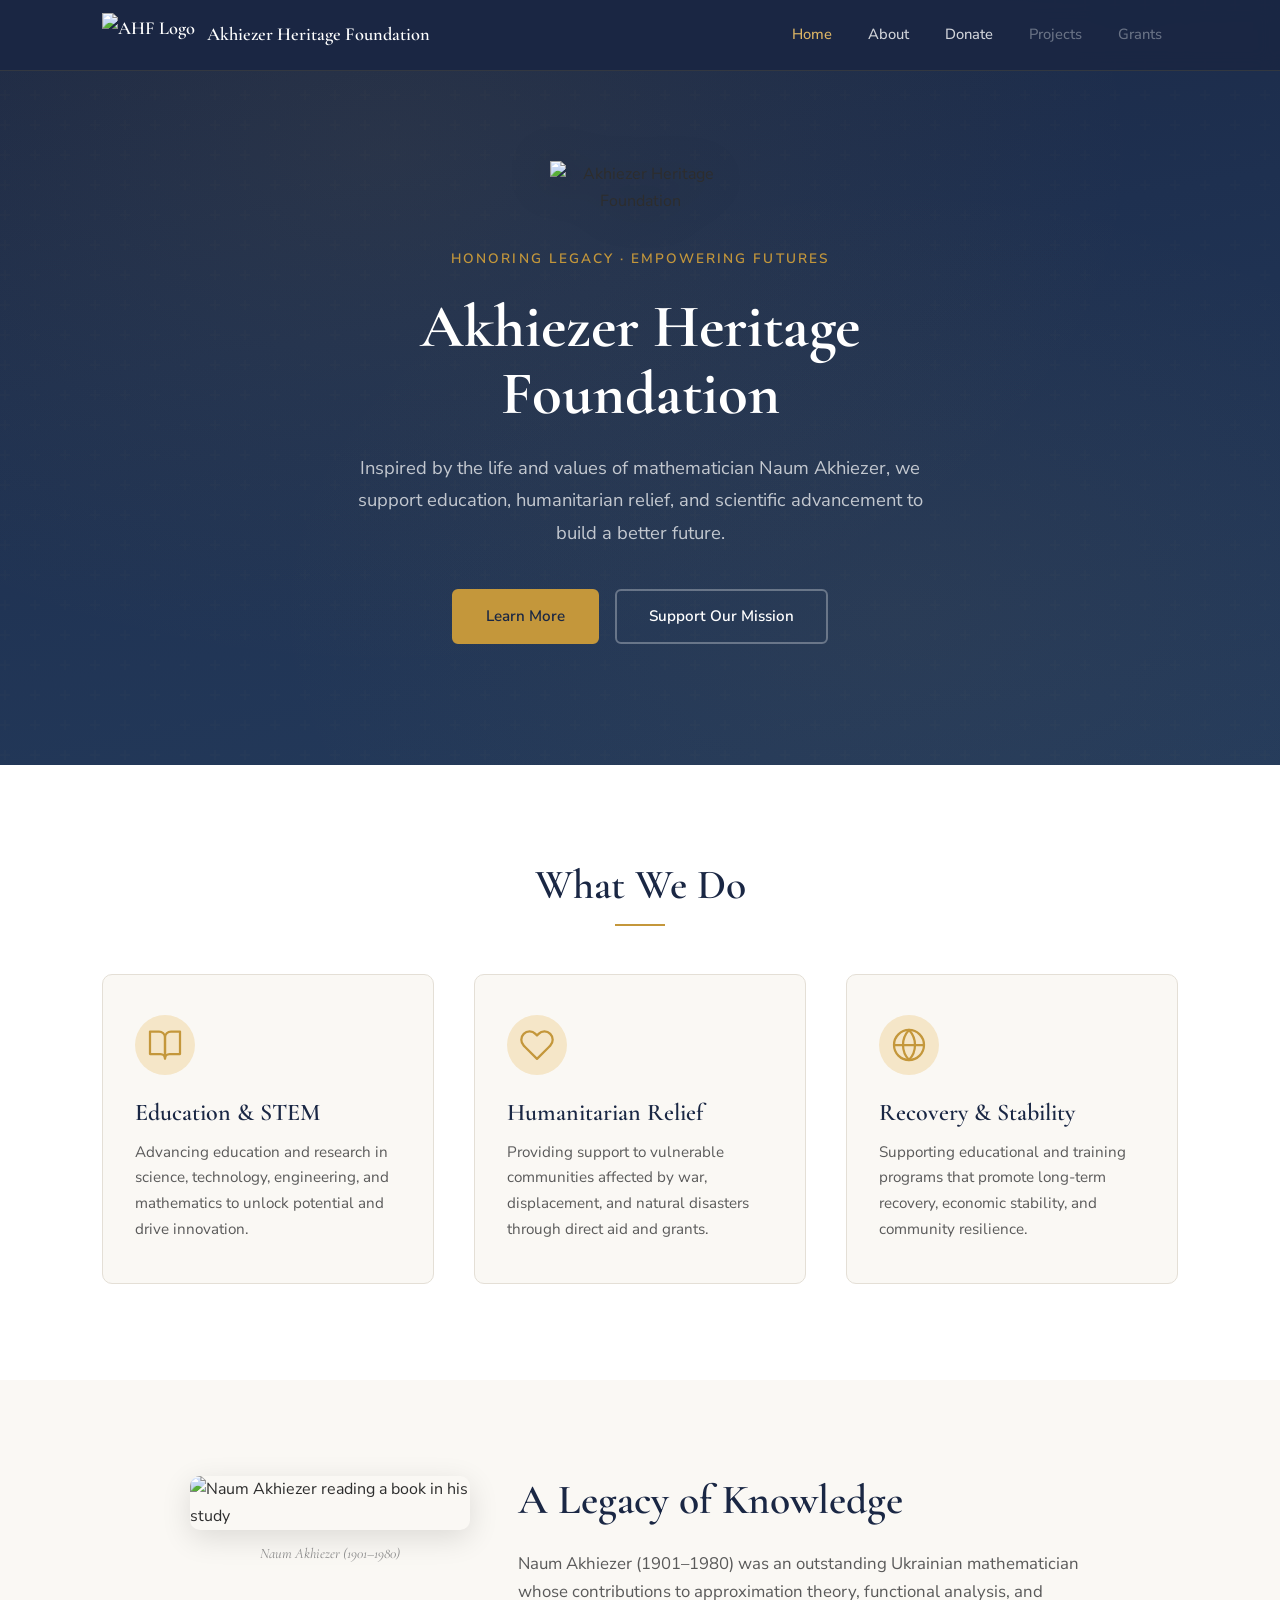
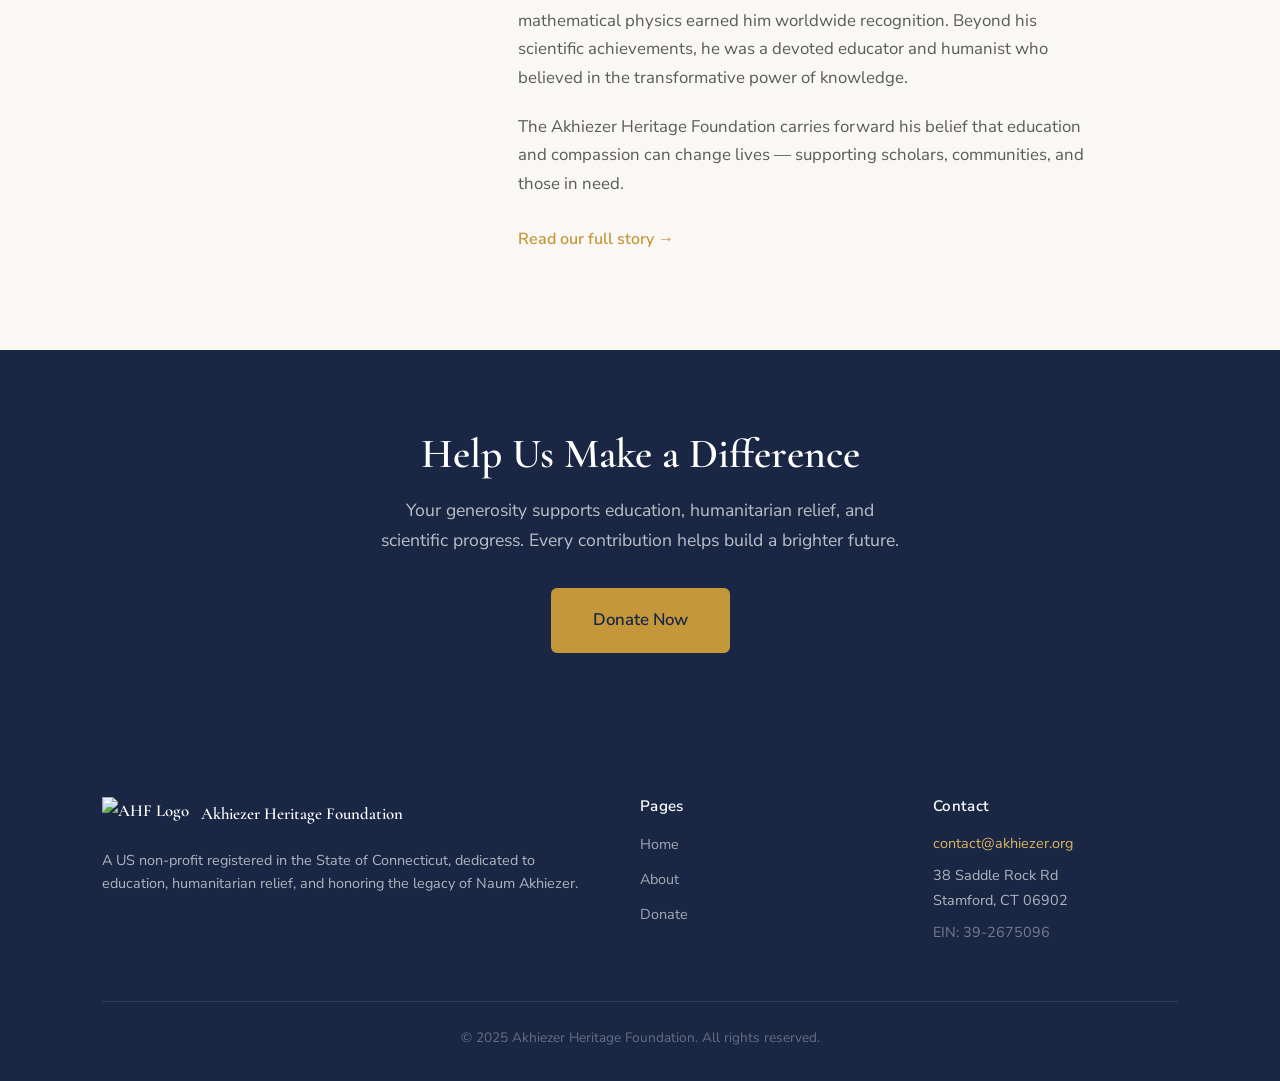
==== index.html @ db8b57c4 "Initial website version" ====
<!DOCTYPE html>
<html lang="en">
<head>
    <meta charset="UTF-8">
    <meta name="viewport" content="width=device-width, initial-scale=1.0">
    <title>Akhiezer Heritage Foundation</title>
    <link rel="stylesheet" href="styles.css">
    <link rel="preconnect" href="https://fonts.googleapis.com">
    <link rel="preconnect" href="https://fonts.gstatic.com" crossorigin>
    <link href="https://fonts.googleapis.com/css2?family=Cormorant+Garamond:ital,wght@0,400;0,500;0,600;0,700;1,400;1,500&family=Nunito+Sans:ital,wght@0,300;0,400;0,500;0,600;0,700;1,400&display=swap" rel="stylesheet">
</head>
<body>
    <nav class="navbar">
        <div class="nav-container">
            <a href="index.html" class="nav-logo">
                <img src="images/AHF_logo.jpeg" alt="AHF Logo" class="logo-img">
                <span class="logo-text">Akhiezer Heritage Foundation</span>
            </a>
            <button class="nav-toggle" aria-label="Toggle navigation">
                <span></span><span></span><span></span>
            </button>
            <ul class="nav-links">
                <li><a href="index.html" class="active">Home</a></li>
                <li><a href="about.html">About</a></li>
                <li><a href="donate.html">Donate</a></li>
                <li><a href="#" class="coming-soon">Projects</a></li>
                <li><a href="#" class="coming-soon">Grants</a></li>
            </ul>
        </div>
    </nav>

    <header class="hero">
        <div class="hero-bg"></div>
        <div class="hero-content">
            <img src="images/AHF_logo.jpeg" alt="Akhiezer Heritage Foundation" class="hero-logo">
            <p class="hero-tagline">Honoring Legacy · Empowering Futures</p>
            <h1>Akhiezer Heritage<br>Foundation</h1>
            <p class="hero-description">Inspired by the life and values of mathematician Naum Akhiezer, we support education, humanitarian relief, and scientific advancement to build a better future.</p>
            <div class="hero-actions">
                <a href="about.html" class="btn btn-primary">Learn More</a>
                <a href="donate.html" class="btn btn-secondary">Support Our Mission</a>
            </div>
        </div>
    </header>

    <section class="pillars">
        <div class="container">
            <h2 class="section-title">What We Do</h2>
            <div class="pillars-grid">
                <div class="pillar-card">
                    <div class="pillar-icon">
                        <svg width="36" height="36" viewBox="0 0 24 24" fill="none" stroke="currentColor" stroke-width="1.5" stroke-linecap="round" stroke-linejoin="round"><path d="M2 3h6a4 4 0 0 1 4 4v14a3 3 0 0 0-3-3H2z"/><path d="M22 3h-6a4 4 0 0 0-4 4v14a3 3 0 0 1 3-3h7z"/></svg>
                    </div>
                    <h3>Education & STEM</h3>
                    <p>Advancing education and research in science, technology, engineering, and mathematics to unlock potential and drive innovation.</p>
                </div>
                <div class="pillar-card">
                    <div class="pillar-icon">
                        <svg width="36" height="36" viewBox="0 0 24 24" fill="none" stroke="currentColor" stroke-width="1.5" stroke-linecap="round" stroke-linejoin="round"><path d="M20.84 4.61a5.5 5.5 0 0 0-7.78 0L12 5.67l-1.06-1.06a5.5 5.5 0 0 0-7.78 7.78l1.06 1.06L12 21.23l7.78-7.78 1.06-1.06a5.5 5.5 0 0 0 0-7.78z"/></svg>
                    </div>
                    <h3>Humanitarian Relief</h3>
                    <p>Providing support to vulnerable communities affected by war, displacement, and natural disasters through direct aid and grants.</p>
                </div>
                <div class="pillar-card">
                    <div class="pillar-icon">
                        <svg width="36" height="36" viewBox="0 0 24 24" fill="none" stroke="currentColor" stroke-width="1.5" stroke-linecap="round" stroke-linejoin="round"><circle cx="12" cy="12" r="10"/><path d="M12 2a14.5 14.5 0 0 0 0 20 14.5 14.5 0 0 0 0-20"/><path d="M2 12h20"/></svg>
                    </div>
                    <h3>Recovery & Stability</h3>
                    <p>Supporting educational and training programs that promote long-term recovery, economic stability, and community resilience.</p>
                </div>
            </div>
        </div>
    </section>

    <section class="legacy">
        <div class="container">
            <div class="legacy-content">
                <div class="legacy-photo">
                    <img src="images/akhiezer.jpg" alt="Naum Akhiezer reading a book in his study">
                    <p class="photo-caption">Naum Akhiezer (1901–1980)</p>
                </div>
                <div class="legacy-text">
                    <h2>A Legacy of Knowledge</h2>
                    <p>Naum Akhiezer (1901–1980) was an outstanding Ukrainian mathematician whose contributions to approximation theory, functional analysis, and mathematical physics earned him worldwide recognition. Beyond his scientific achievements, he was a devoted educator and humanist who believed in the transformative power of knowledge.</p>
                    <p>The Akhiezer Heritage Foundation carries forward his belief that education and compassion can change lives — supporting scholars, communities, and those in need.</p>
                    <a href="about.html" class="text-link">Read our full story &rarr;</a>
                </div>
            </div>
        </div>
    </section>

    <section class="cta">
        <div class="container">
            <div class="cta-content">
                <h2>Help Us Make a Difference</h2>
                <p>Your generosity supports education, humanitarian relief, and scientific progress. Every contribution helps build a brighter future.</p>
                <a href="donate.html" class="btn btn-primary btn-large">Donate Now</a>
            </div>
        </div>
    </section>

    <footer class="footer">
        <div class="container">
            <div class="footer-grid">
                <div class="footer-about">
                    <div class="footer-logo">
                        <img src="images/AHF_logo.jpeg" alt="AHF Logo" class="footer-logo-img">
                        <span>Akhiezer Heritage Foundation</span>
                    </div>
                    <p>A US non-profit registered in the State of Connecticut, dedicated to education, humanitarian relief, and honoring the legacy of Naum Akhiezer.</p>
                </div>
                <div class="footer-links">
                    <h4>Pages</h4>
                    <ul>
                        <li><a href="index.html">Home</a></li>
                        <li><a href="about.html">About</a></li>
                        <li><a href="donate.html">Donate</a></li>
                    </ul>
                </div>
                <div class="footer-contact">
                    <h4>Contact</h4>
                    <p><a href="mailto:contact@akhiezer.org">contact@akhiezer.org</a></p>
                    <p>38 Saddle Rock Rd<br>Stamford, CT 06902</p>
                    <p class="ein">EIN: 39-2675096</p>
                </div>
            </div>
            <div class="footer-bottom">
                <p>&copy; 2025 Akhiezer Heritage Foundation. All rights reserved.</p>
            </div>
        </div>
    </footer>

    <script src="main.js"></script>
</body>
</html>
---- styles.css ----
/* ==========================================
   Akhiezer Heritage Foundation — Styles
   Aesthetic: Warm, refined, editorial
   Fonts: Cormorant Garamond (display) + Nunito Sans (body)
   Palette: Deep navy, warm gold, soft cream
   ========================================== */

:root {
    --color-navy: #1a2744;
    --color-navy-light: #263a5e;
    --color-gold: #c4973b;
    --color-gold-light: #ddb565;
    --color-gold-pale: #f5e6c8;
    --color-cream: #faf8f4;
    --color-cream-dark: #f0ece4;
    --color-text: #2d2d2d;
    --color-text-light: #5a5a5a;
    --color-text-muted: #8a8a8a;
    --color-white: #ffffff;
    --color-border: #e4dfd6;

    --font-display: 'Cormorant Garamond', Georgia, serif;
    --font-body: 'Nunito Sans', -apple-system, BlinkMacSystemFont, sans-serif;

    --max-width: 1140px;
    --section-padding: 6rem 0;
}

/* ==========================================
   Reset & Base
   ========================================== */

*, *::before, *::after {
    margin: 0;
    padding: 0;
    box-sizing: border-box;
}

html {
    scroll-behavior: smooth;
    font-size: 16px;
}

body {
    font-family: var(--font-body);
    color: var(--color-text);
    background-color: var(--color-cream);
    line-height: 1.7;
    -webkit-font-smoothing: antialiased;
    -moz-osx-font-smoothing: grayscale;
}

img { max-width: 100%; display: block; }

a {
    color: var(--color-gold);
    text-decoration: none;
    transition: color 0.2s ease;
}
a:hover { color: var(--color-gold-light); }

.container {
    max-width: var(--max-width);
    margin: 0 auto;
    padding: 0 2rem;
}

/* ==========================================
   Typography
   ========================================== */

h1, h2, h3, h4 {
    font-family: var(--font-display);
    font-weight: 600;
    line-height: 1.2;
    color: var(--color-navy);
}

h1 { font-size: clamp(2.4rem, 5vw, 3.8rem); }
h2 { font-size: clamp(1.8rem, 3.5vw, 2.6rem); }
h3 { font-size: clamp(1.2rem, 2vw, 1.5rem); }

.section-title {
    text-align: center;
    margin-bottom: 3rem;
    position: relative;
}
.section-title::after {
    content: '';
    display: block;
    width: 50px;
    height: 2px;
    background: var(--color-gold);
    margin: 0.8rem auto 0;
}

/* ==========================================
   Navbar
   ========================================== */

.navbar {
    position: fixed;
    top: 0;
    left: 0;
    right: 0;
    z-index: 1000;
    background: rgba(26, 39, 68, 0.97);
    backdrop-filter: blur(10px);
    -webkit-backdrop-filter: blur(10px);
    border-bottom: 1px solid rgba(196, 151, 59, 0.15);
}

.nav-container {
    max-width: var(--max-width);
    margin: 0 auto;
    padding: 0 2rem;
    display: flex;
    align-items: center;
    justify-content: space-between;
    height: 70px;
}

.nav-logo {
    display: flex;
    align-items: center;
    gap: 0.75rem;
    color: var(--color-white);
    font-family: var(--font-display);
    font-size: 1.15rem;
    font-weight: 600;
    text-decoration: none;
}
.nav-logo:hover { color: var(--color-gold-pale); }

.logo-img {
    height: 44px;
    width: auto;
    object-fit: contain;
}

.nav-links {
    display: flex;
    list-style: none;
    gap: 0.25rem;
}

.nav-links a {
    display: block;
    padding: 0.5rem 1rem;
    color: rgba(255,255,255,0.8);
    font-size: 0.92rem;
    font-weight: 500;
    text-decoration: none;
    border-radius: 6px;
    transition: all 0.2s ease;
}
.nav-links a:hover { color: #fff; background: rgba(255,255,255,0.08); }
.nav-links a.active { color: var(--color-gold-light); }
.nav-links a.coming-soon {
    color: rgba(255,255,255,0.35);
    cursor: default;
    position: relative;
}
.nav-links a.coming-soon:hover {
    background: none;
    color: rgba(255,255,255,0.35);
}

.nav-toggle {
    display: none;
    flex-direction: column;
    gap: 5px;
    background: none;
    border: none;
    cursor: pointer;
    padding: 4px;
}
.nav-toggle span {
    display: block;
    width: 24px;
    height: 2px;
    background: #fff;
    border-radius: 2px;
    transition: 0.3s;
}

/* ==========================================
   Hero
   ========================================== */

.hero {
    position: relative;
    min-height: 85vh;
    display: flex;
    align-items: center;
    justify-content: center;
    text-align: center;
    overflow: hidden;
    padding: 120px 2rem 80px;
}

.hero-bg {
    position: absolute;
    inset: 0;
    background:
        radial-gradient(ellipse at 30% 20%, rgba(196, 151, 59, 0.08) 0%, transparent 60%),
        radial-gradient(ellipse at 70% 80%, rgba(196, 151, 59, 0.05) 0%, transparent 50%),
        linear-gradient(170deg, var(--color-navy) 0%, #1e3050 40%, #243b5c 100%);
    z-index: 0;
}

.hero-bg::before {
    content: '';
    position: absolute;
    inset: 0;
    background: url("data:image/svg+xml,%3Csvg width='60' height='60' viewBox='0 0 60 60' xmlns='http://www.w3.org/2000/svg'%3E%3Cg fill='none' fill-rule='evenodd'%3E%3Cg fill='%23c4973b' fill-opacity='0.03'%3E%3Cpath d='M36 34v-4h-2v4h-4v2h4v4h2v-4h4v-2h-4zm0-30V0h-2v4h-4v2h4v4h2V6h4V4h-4zM6 34v-4H4v4H0v2h4v4h2v-4h4v-2H6zM6 4V0H4v4H0v2h4v4h2V6h4V4H6z'/%3E%3C/g%3E%3C/g%3E%3C/svg%3E");
    opacity: 0.6;
}

.hero-content {
    position: relative;
    z-index: 1;
    max-width: 720px;
    animation: fadeUp 0.8s ease-out;
}

.hero-logo {
    width: 180px;
    height: auto;
    margin: 0 auto 2rem;
    filter: drop-shadow(0 4px 20px rgba(0,0,0,0.3));
}

.hero-tagline {
    font-family: var(--font-body);
    font-size: 0.85rem;
    font-weight: 600;
    letter-spacing: 0.15em;
    text-transform: uppercase;
    color: var(--color-gold);
    margin-bottom: 1.5rem;
}

.hero h1 {
    color: var(--color-white);
    font-weight: 700;
    margin-bottom: 1.5rem;
    line-height: 1.1;
}

.hero-description {
    font-size: 1.15rem;
    line-height: 1.75;
    color: rgba(255, 255, 255, 0.72);
    margin-bottom: 2.5rem;
    max-width: 580px;
    margin-left: auto;
    margin-right: auto;
}

.hero-actions {
    display: flex;
    gap: 1rem;
    justify-content: center;
    flex-wrap: wrap;
}

/* ==========================================
   Buttons
   ========================================== */

.btn {
    display: inline-block;
    padding: 0.8rem 2rem;
    font-family: var(--font-body);
    font-size: 0.95rem;
    font-weight: 600;
    border-radius: 6px;
    text-decoration: none;
    transition: all 0.25s ease;
    cursor: pointer;
    border: 2px solid transparent;
}

.btn-primary {
    background: var(--color-gold);
    color: var(--color-navy);
    border-color: var(--color-gold);
}
.btn-primary:hover {
    background: var(--color-gold-light);
    border-color: var(--color-gold-light);
    color: var(--color-navy);
    transform: translateY(-1px);
    box-shadow: 0 4px 16px rgba(196, 151, 59, 0.3);
}

.btn-secondary {
    background: transparent;
    color: var(--color-white);
    border-color: rgba(255,255,255,0.3);
}
.btn-secondary:hover {
    border-color: var(--color-gold);
    color: var(--color-gold);
}

.btn-outline {
    background: transparent;
    color: var(--color-navy);
    border-color: var(--color-navy);
}
.btn-outline:hover {
    background: var(--color-navy);
    color: var(--color-white);
}

.btn-large {
    padding: 1rem 2.5rem;
    font-size: 1.05rem;
}

.text-link {
    font-weight: 600;
    color: var(--color-gold);
    display: inline-block;
    border-bottom: 1px solid transparent;
    transition: border-color 0.2s;
}
.text-link:hover { border-color: var(--color-gold); }

/* ==========================================
   Pillars
   ========================================== */

.pillars {
    padding: var(--section-padding);
    background: var(--color-white);
}

.pillars-grid {
    display: grid;
    grid-template-columns: repeat(3, 1fr);
    gap: 2.5rem;
}

.pillar-card {
    padding: 2.5rem 2rem;
    border-radius: 10px;
    border: 1px solid var(--color-border);
    background: var(--color-cream);
    transition: transform 0.25s ease, box-shadow 0.25s ease;
}
.pillar-card:hover {
    transform: translateY(-4px);
    box-shadow: 0 12px 40px rgba(0,0,0,0.06);
}

.pillar-icon {
    width: 60px;
    height: 60px;
    border-radius: 50%;
    background: var(--color-gold-pale);
    color: var(--color-gold);
    display: flex;
    align-items: center;
    justify-content: center;
    margin-bottom: 1.5rem;
}

.pillar-card h3 {
    margin-bottom: 0.75rem;
}

.pillar-card p {
    color: var(--color-text-light);
    font-size: 0.95rem;
}

/* ==========================================
   Legacy (Homepage)
   ========================================== */

.legacy {
    padding: var(--section-padding);
    background: var(--color-cream);
}

.legacy-content {
    display: grid;
    grid-template-columns: 280px 1fr;
    gap: 3rem;
    align-items: start;
    max-width: 900px;
    margin: 0 auto;
}

.legacy-photo img,
.naum-photo img {
    border-radius: 10px;
    box-shadow: 0 8px 30px rgba(0,0,0,0.12);
    width: 100%;
    height: auto;
}

.photo-caption {
    text-align: center;
    font-family: var(--font-display);
    font-style: italic;
    font-size: 0.9rem;
    color: var(--color-text-muted);
    margin-top: 0.75rem;
}

.legacy-text h2 {
    margin-bottom: 1.5rem;
}

.legacy-text p {
    color: var(--color-text-light);
    font-size: 1.05rem;
    margin-bottom: 1.25rem;
}

.legacy-text .text-link {
    margin-top: 0.5rem;
}

/* ==========================================
   CTA
   ========================================== */

.cta {
    padding: 5rem 0;
    background: var(--color-navy);
    text-align: center;
}

.cta-content h2 {
    color: var(--color-white);
    margin-bottom: 1rem;
}

.cta-content p {
    color: rgba(255,255,255,0.7);
    font-size: 1.1rem;
    max-width: 520px;
    margin: 0 auto 2rem;
}

/* ==========================================
   Page Header (About, Donate)
   ========================================== */

.page-header {
    padding: 140px 0 60px;
    background: linear-gradient(170deg, var(--color-navy) 0%, #243b5c 100%);
    text-align: center;
}

.page-header h1 {
    color: var(--color-white);
    margin-bottom: 0.75rem;
}

.page-subtitle {
    font-family: var(--font-display);
    font-style: italic;
    font-size: 1.2rem;
    color: var(--color-gold-light);
}

/* ==========================================
   About Page
   ========================================== */

.about-intro {
    padding: 4rem 0 2rem;
}

.lead-text {
    font-size: 1.2rem;
    line-height: 1.8;
    color: var(--color-text-light);
    max-width: 760px;
    margin: 0 auto;
    text-align: center;
}

.about-mission {
    padding: var(--section-padding);
    background: var(--color-white);
}

.mission-grid {
    display: grid;
    grid-template-columns: repeat(2, 1fr);
    gap: 2.5rem;
}

.mission-item {
    padding: 2.5rem;
    border-radius: 10px;
    border: 1px solid var(--color-border);
    background: var(--color-cream);
}

.mission-number {
    font-family: var(--font-display);
    font-size: 2rem;
    font-weight: 700;
    color: var(--color-gold);
    margin-bottom: 0.75rem;
    line-height: 1;
}

.mission-item h3 {
    margin-bottom: 0.75rem;
}

.mission-item p {
    color: var(--color-text-light);
    font-size: 0.95rem;
}

/* Naum Akhiezer section on About page */
.about-naum {
    padding: var(--section-padding);
    background: var(--color-cream);
}

.naum-layout {
    display: grid;
    grid-template-columns: 280px 1fr;
    gap: 3rem;
    align-items: start;
    max-width: 900px;
    margin: 0 auto;
}

.naum-photo {
    position: sticky;
    top: 100px;
}

.naum-content h2 {
    margin-bottom: 1.5rem;
}

.naum-content p {
    color: var(--color-text-light);
    font-size: 1.05rem;
    margin-bottom: 1.25rem;
}

.about-contact {
    padding: var(--section-padding);
    background: var(--color-white);
}

.contact-grid {
    display: grid;
    grid-template-columns: repeat(3, 1fr);
    gap: 2rem;
    text-align: center;
}

.contact-card {
    padding: 2rem;
    border-radius: 10px;
    border: 1px solid var(--color-border);
}

.contact-card h3 {
    margin-bottom: 0.75rem;
    font-size: 1.15rem;
}

.contact-card a {
    color: var(--color-gold);
    font-weight: 600;
}

.contact-card p {
    color: var(--color-text-light);
    font-size: 0.95rem;
}

/* ==========================================
   Donate Page
   ========================================== */

.donate-intro {
    padding: 4rem 0 2rem;
}

.donate-tax-info {
    padding: 0 0 3rem;
}

.info-banner {
    max-width: 760px;
    margin: 0 auto;
    display: flex;
    gap: 1.5rem;
    padding: 2rem;
    background: var(--color-gold-pale);
    border-radius: 10px;
    border-left: 4px solid var(--color-gold);
}

.info-icon {
    flex-shrink: 0;
    color: var(--color-gold);
    margin-top: 2px;
}

.info-text h3 {
    margin-bottom: 0.5rem;
    font-size: 1.15rem;
}

.info-text p {
    color: var(--color-text-light);
    font-size: 0.95rem;
    margin-bottom: 0.5rem;
}
.info-text p:last-child { margin-bottom: 0; }

.donate-methods {
    padding: var(--section-padding);
    background: var(--color-white);
}

.methods-grid {
    display: grid;
    grid-template-columns: repeat(3, 1fr);
    gap: 2rem;
}

.method-card {
    padding: 2.5rem 2rem;
    border-radius: 10px;
    border: 1px solid var(--color-border);
    background: var(--color-cream);
    text-align: center;
    display: flex;
    flex-direction: column;
    align-items: center;
}

.method-icon {
    width: 72px;
    height: 72px;
    border-radius: 50%;
    background: var(--color-gold-pale);
    color: var(--color-gold);
    display: flex;
    align-items: center;
    justify-content: center;
    margin-bottom: 1.5rem;
}

.method-card h3 {
    margin-bottom: 0.75rem;
}

.method-card p {
    color: var(--color-text-light);
    font-size: 0.95rem;
    margin-bottom: 1.25rem;
}

.method-note {
    font-size: 0.85rem !important;
    color: var(--color-text-muted) !important;
    margin-top: auto;
    margin-bottom: 0 !important;
}

.paypal-button-wrapper {
    margin: 0.5rem 0 1rem;
}

.paypal-button-wrapper form {
    display: inline-block;
}

.check-details {
    text-align: left;
    width: 100%;
    padding: 1.25rem;
    background: var(--color-white);
    border-radius: 8px;
    border: 1px solid var(--color-border);
}

.check-details p {
    font-size: 0.92rem;
    margin-bottom: 0.75rem;
}
.check-details p:last-child { margin-bottom: 0; }

.donate-impact {
    padding: var(--section-padding);
    background: var(--color-cream);
    text-align: center;
}

.impact-content {
    max-width: 640px;
    margin: 0 auto;
}

.impact-content h2 {
    margin-bottom: 1.25rem;
}

.impact-content p {
    color: var(--color-text-light);
    font-size: 1.05rem;
}

/* ==========================================
   Footer
   ========================================== */

.footer {
    background: var(--color-navy);
    color: rgba(255,255,255,0.65);
    padding: 4rem 0 2rem;
}

.footer-grid {
    display: grid;
    grid-template-columns: 2fr 1fr 1fr;
    gap: 3rem;
    padding-bottom: 3rem;
    border-bottom: 1px solid rgba(255,255,255,0.1);
}

.footer-logo {
    display: flex;
    align-items: center;
    gap: 0.75rem;
    font-family: var(--font-display);
    font-size: 1.05rem;
    font-weight: 600;
    color: var(--color-white);
    margin-bottom: 1rem;
}

.footer-logo-img {
    height: 36px;
    width: auto;
    object-fit: contain;
}

.footer-about p {
    font-size: 0.9rem;
    line-height: 1.6;
}

.footer h4 {
    color: var(--color-white);
    font-size: 0.95rem;
    font-family: var(--font-body);
    font-weight: 600;
    margin-bottom: 1rem;
    letter-spacing: 0.02em;
}

.footer-links ul {
    list-style: none;
}

.footer-links li {
    margin-bottom: 0.5rem;
}

.footer-links a {
    color: rgba(255,255,255,0.6);
    font-size: 0.9rem;
    transition: color 0.2s;
}
.footer-links a:hover { color: var(--color-gold-light); }

.footer-contact p {
    font-size: 0.9rem;
    margin-bottom: 0.5rem;
}

.footer-contact a {
    color: var(--color-gold-light);
}

.ein {
    margin-top: 0.5rem;
    font-size: 0.85rem;
    opacity: 0.6;
}

.footer-bottom {
    padding-top: 1.5rem;
    text-align: center;
    font-size: 0.85rem;
    opacity: 0.5;
}

/* ==========================================
   Animations
   ========================================== */

@keyframes fadeUp {
    from {
        opacity: 0;
        transform: translateY(20px);
    }
    to {
        opacity: 1;
        transform: translateY(0);
    }
}

/* ==========================================
   Responsive
   ========================================== */

@media (max-width: 900px) {
    .pillars-grid,
    .methods-grid,
    .contact-grid {
        grid-template-columns: 1fr;
    }

    .mission-grid {
        grid-template-columns: 1fr;
    }

    .legacy-content,
    .naum-layout {
        grid-template-columns: 1fr;
        text-align: center;
    }

    .legacy-photo,
    .naum-photo {
        max-width: 300px;
        margin: 0 auto;
        position: static;
    }

    .legacy-text,
    .naum-content {
        text-align: left;
    }

    .footer-grid {
        grid-template-columns: 1fr;
        gap: 2rem;
    }

    .hero {
        min-height: 70vh;
        padding: 120px 1.5rem 60px;
    }

    .hero-logo {
        width: 140px;
    }
}

@media (max-width: 700px) {
    .nav-toggle { display: flex; }

    .nav-links {
        display: none;
        position: absolute;
        top: 70px;
        left: 0;
        right: 0;
        background: var(--color-navy);
        flex-direction: column;
        padding: 1rem;
        border-top: 1px solid rgba(255,255,255,0.08);
    }
    .nav-links.open { display: flex; }

    .nav-links a {
        padding: 0.75rem 1rem;
    }

    .info-banner {
        flex-direction: column;
    }

    .hero-description {
        font-size: 1rem;
    }

    .logo-text {
        font-size: 0.95rem;
    }
}
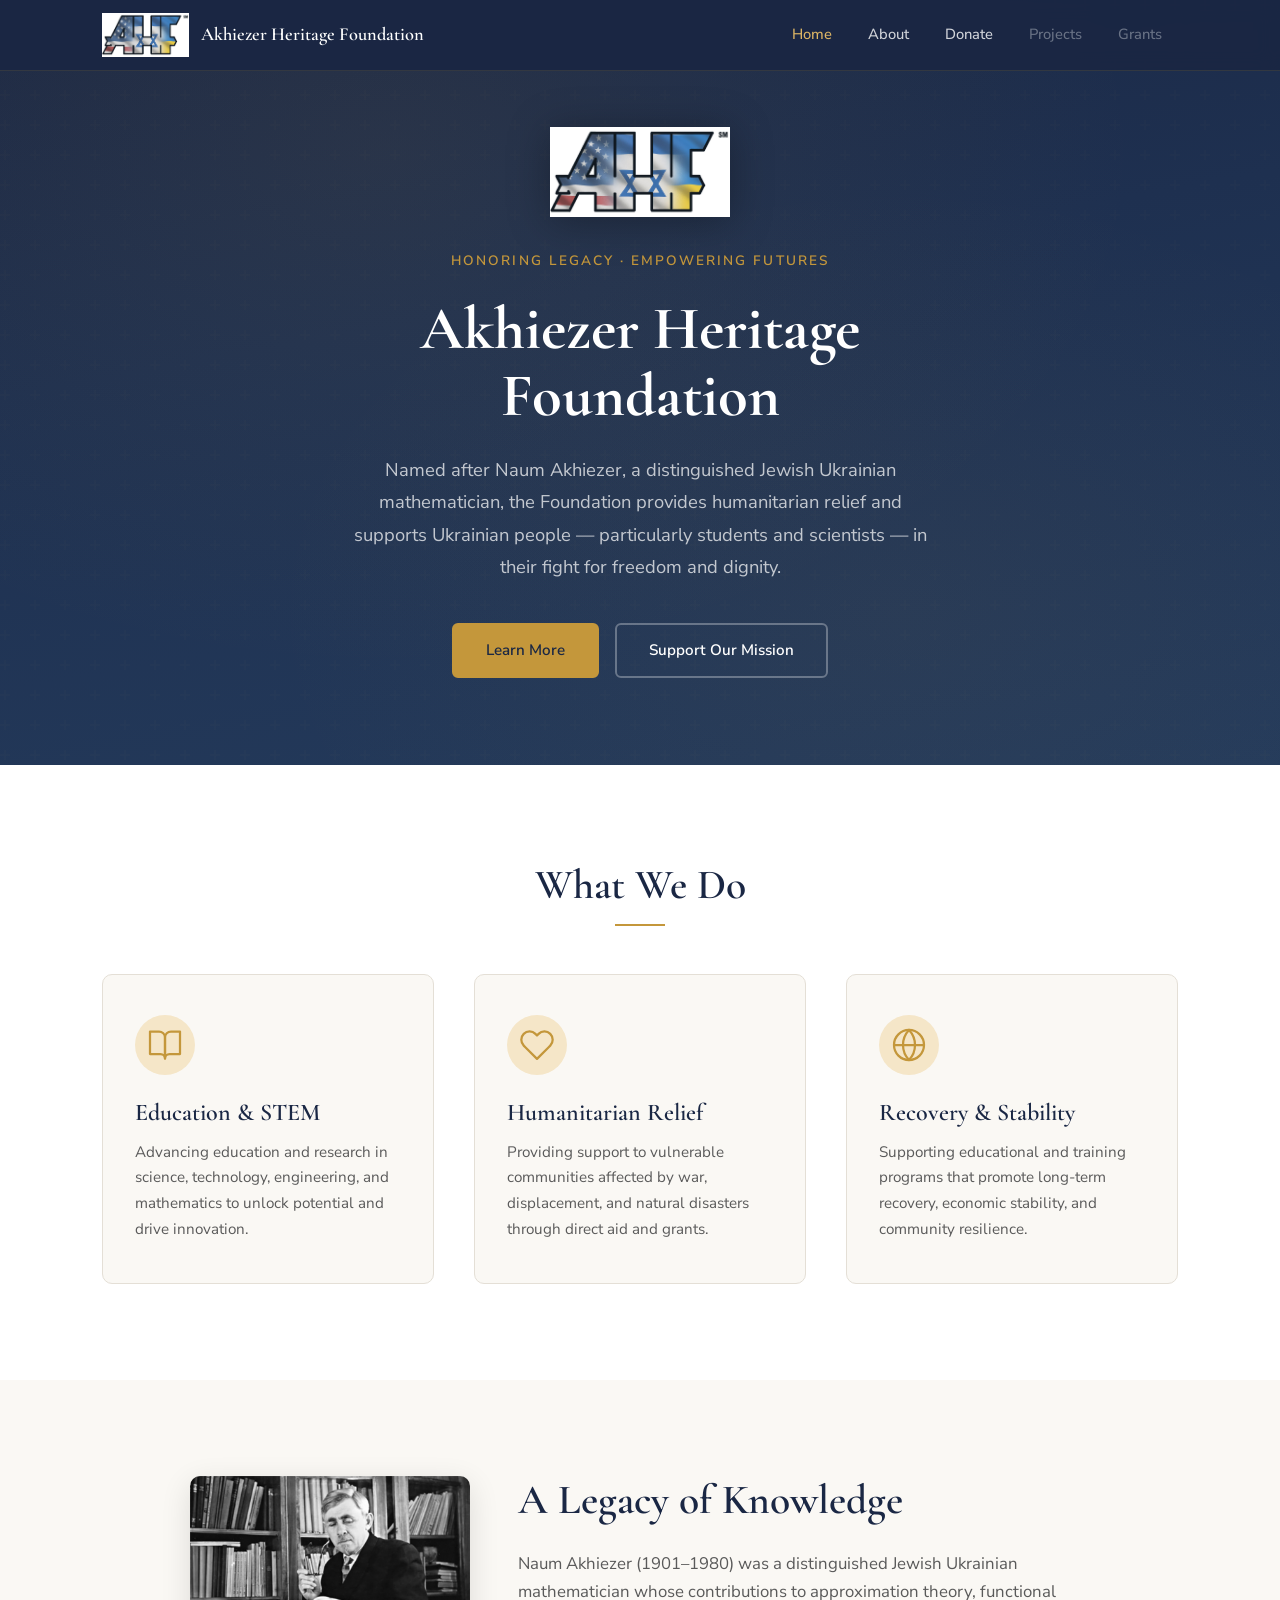
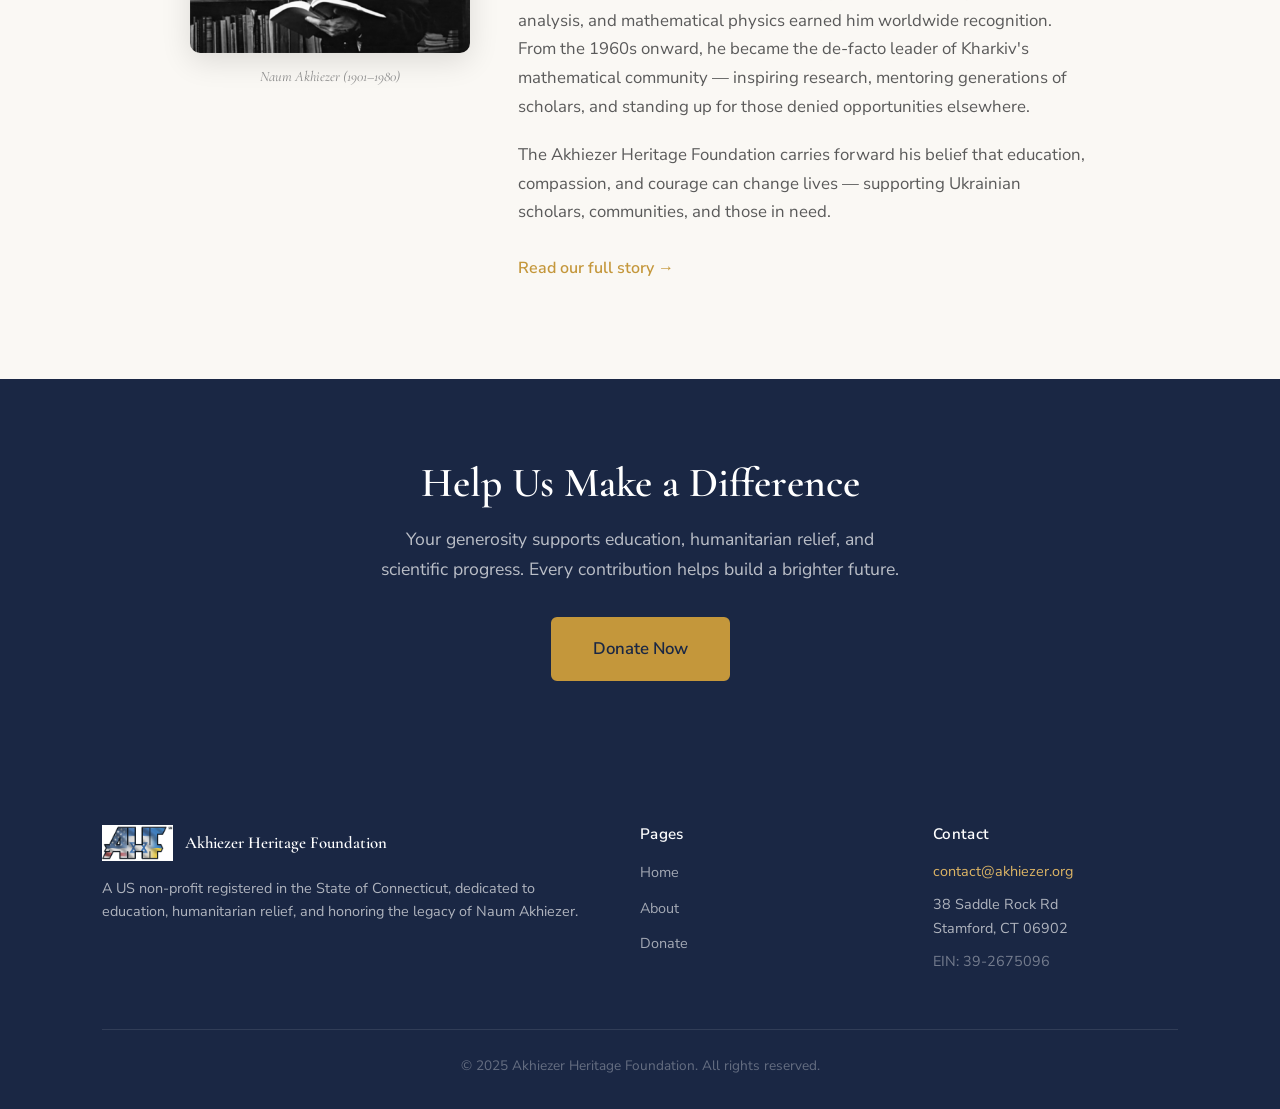
==== commit a58c3903: "removed uCare refs Updates in style and refs" ====
--- a/index.html
+++ b/index.html
@@ -35,7 +35,7 @@
             <img src="images/AHF_logo.jpeg" alt="Akhiezer Heritage Foundation" class="hero-logo">
             <p class="hero-tagline">Honoring Legacy · Empowering Futures</p>
             <h1>Akhiezer Heritage<br>Foundation</h1>
-            <p class="hero-description">Inspired by the life and values of mathematician Naum Akhiezer, we support education, humanitarian relief, and scientific advancement to build a better future.</p>
+            <p class="hero-description">Named after Naum Akhiezer, a distinguished Jewish Ukrainian mathematician, the Foundation provides humanitarian relief and supports Ukrainian people — particularly students and scientists — in their fight for freedom and dignity.</p>
             <div class="hero-actions">
                 <a href="about.html" class="btn btn-primary">Learn More</a>
                 <a href="donate.html" class="btn btn-secondary">Support Our Mission</a>
@@ -81,8 +81,8 @@
                 </div>
                 <div class="legacy-text">
                     <h2>A Legacy of Knowledge</h2>
-                    <p>Naum Akhiezer (1901–1980) was an outstanding Ukrainian mathematician whose contributions to approximation theory, functional analysis, and mathematical physics earned him worldwide recognition. Beyond his scientific achievements, he was a devoted educator and humanist who believed in the transformative power of knowledge.</p>
-                    <p>The Akhiezer Heritage Foundation carries forward his belief that education and compassion can change lives — supporting scholars, communities, and those in need.</p>
+                    <p>Naum Akhiezer (1901–1980) was a distinguished Jewish Ukrainian mathematician whose contributions to approximation theory, functional analysis, and mathematical physics earned him worldwide recognition. From the 1960s onward, he became the de-facto leader of Kharkiv's mathematical community — inspiring research, mentoring generations of scholars, and standing up for those denied opportunities elsewhere.</p>
+                    <p>The Akhiezer Heritage Foundation carries forward his belief that education, compassion, and courage can change lives — supporting Ukrainian scholars, communities, and those in need.</p>
                     <a href="about.html" class="text-link">Read our full story &rarr;</a>
                 </div>
             </div>
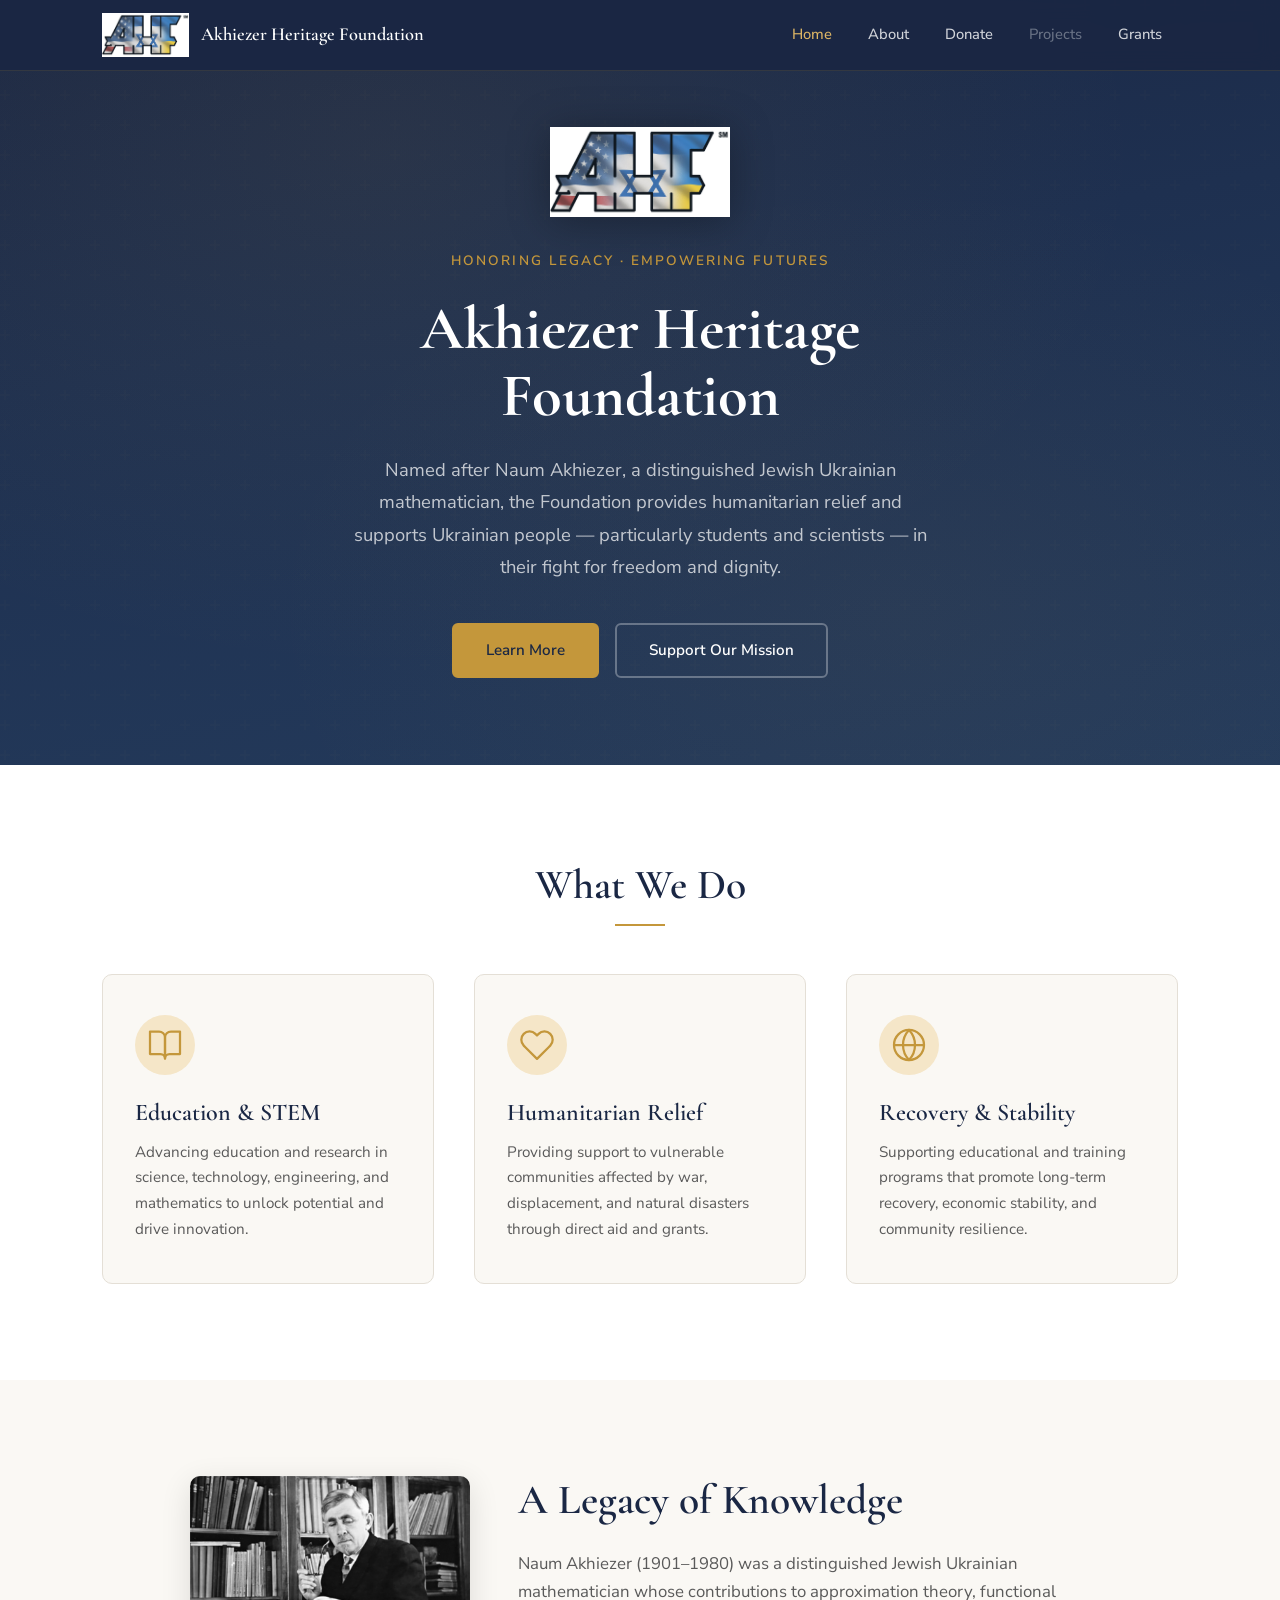
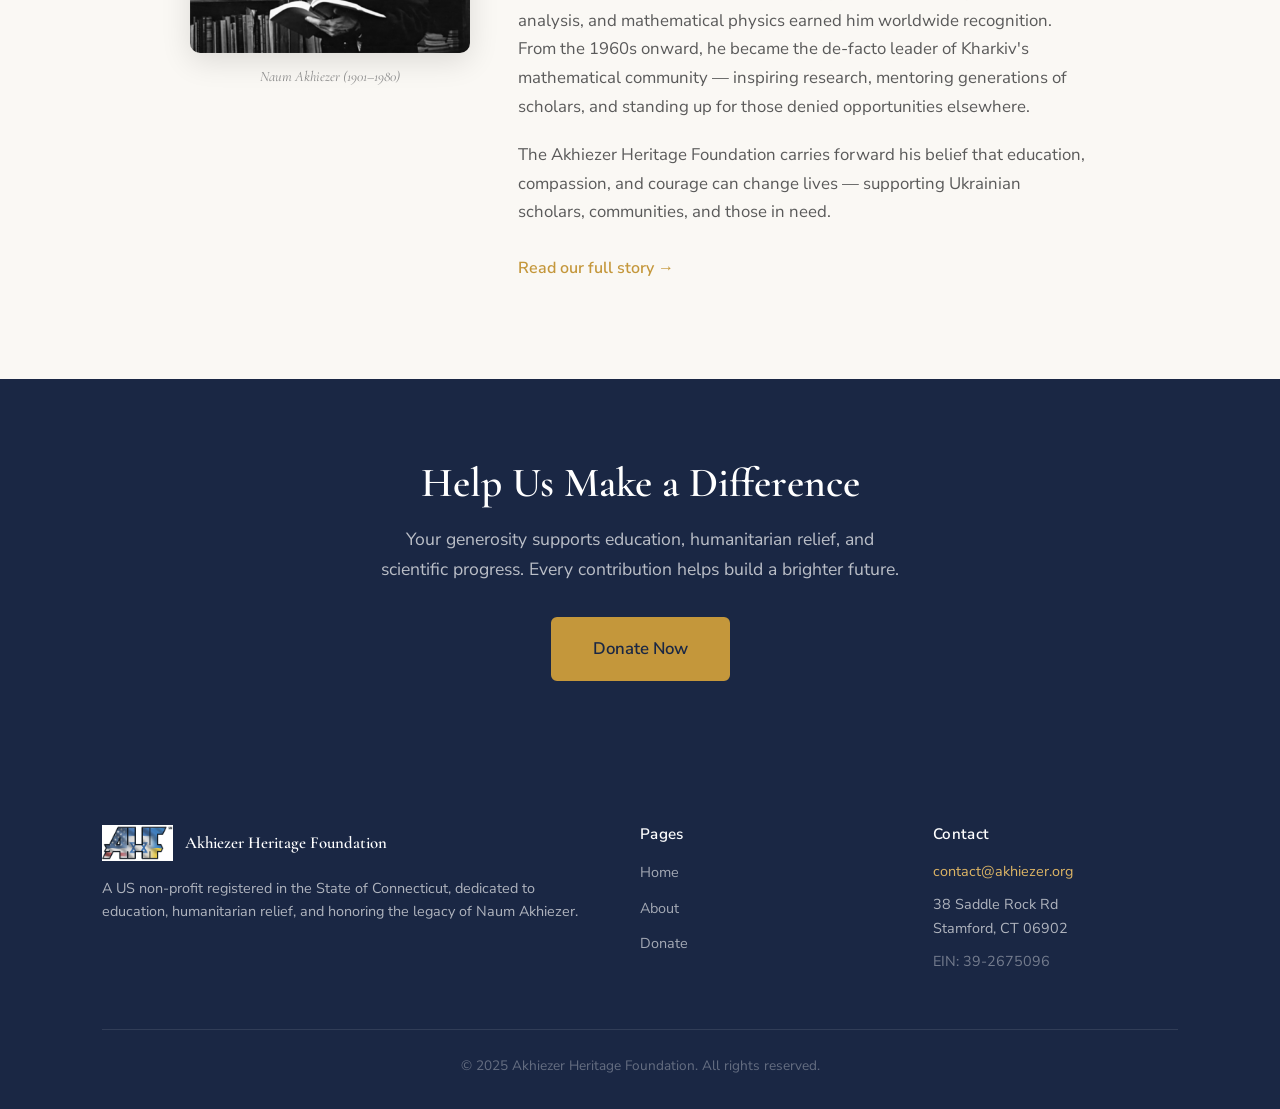
==== commit c4a2bf38: "Grants page added Updated the text of the About and Donate pages, added Grants page." ====
--- a/index.html
+++ b/index.html
@@ -1,135 +1,232 @@
-<!DOCTYPE html>
+<!doctype html>
 <html lang="en">
-<head>
-    <meta charset="UTF-8">
-    <meta name="viewport" content="width=device-width, initial-scale=1.0">
-    <title>Akhiezer Heritage Foundation</title>
-    <link rel="stylesheet" href="styles.css">
-    <link rel="preconnect" href="https://fonts.googleapis.com">
-    <link rel="preconnect" href="https://fonts.gstatic.com" crossorigin>
-    <link href="https://fonts.googleapis.com/css2?family=Cormorant+Garamond:ital,wght@0,400;0,500;0,600;0,700;1,400;1,500&family=Nunito+Sans:ital,wght@0,300;0,400;0,500;0,600;0,700;1,400&display=swap" rel="stylesheet">
-</head>
-<body>
-    <nav class="navbar">
-        <div class="nav-container">
-            <a href="index.html" class="nav-logo">
-                <img src="images/AHF_logo.jpeg" alt="AHF Logo" class="logo-img">
-                <span class="logo-text">Akhiezer Heritage Foundation</span>
-            </a>
-            <button class="nav-toggle" aria-label="Toggle navigation">
-                <span></span><span></span><span></span>
-            </button>
-            <ul class="nav-links">
-                <li><a href="index.html" class="active">Home</a></li>
-                <li><a href="about.html">About</a></li>
-                <li><a href="donate.html">Donate</a></li>
-                <li><a href="#" class="coming-soon">Projects</a></li>
-                <li><a href="#" class="coming-soon">Grants</a></li>
-            </ul>
-        </div>
-    </nav>
-
-    <header class="hero">
-        <div class="hero-bg"></div>
-        <div class="hero-content">
-            <img src="images/AHF_logo.jpeg" alt="Akhiezer Heritage Foundation" class="hero-logo">
-            <p class="hero-tagline">Honoring Legacy · Empowering Futures</p>
-            <h1>Akhiezer Heritage<br>Foundation</h1>
-            <p class="hero-description">Named after Naum Akhiezer, a distinguished Jewish Ukrainian mathematician, the Foundation provides humanitarian relief and supports Ukrainian people — particularly students and scientists — in their fight for freedom and dignity.</p>
-            <div class="hero-actions">
-                <a href="about.html" class="btn btn-primary">Learn More</a>
-                <a href="donate.html" class="btn btn-secondary">Support Our Mission</a>
-            </div>
-        </div>
-    </header>
-
-    <section class="pillars">
-        <div class="container">
-            <h2 class="section-title">What We Do</h2>
-            <div class="pillars-grid">
-                <div class="pillar-card">
-                    <div class="pillar-icon">
-                        <svg width="36" height="36" viewBox="0 0 24 24" fill="none" stroke="currentColor" stroke-width="1.5" stroke-linecap="round" stroke-linejoin="round"><path d="M2 3h6a4 4 0 0 1 4 4v14a3 3 0 0 0-3-3H2z"/><path d="M22 3h-6a4 4 0 0 0-4 4v14a3 3 0 0 1 3-3h7z"/></svg>
-                    </div>
-                    <h3>Education & STEM</h3>
-                    <p>Advancing education and research in science, technology, engineering, and mathematics to unlock potential and drive innovation.</p>
-                </div>
-                <div class="pillar-card">
-                    <div class="pillar-icon">
-                        <svg width="36" height="36" viewBox="0 0 24 24" fill="none" stroke="currentColor" stroke-width="1.5" stroke-linecap="round" stroke-linejoin="round"><path d="M20.84 4.61a5.5 5.5 0 0 0-7.78 0L12 5.67l-1.06-1.06a5.5 5.5 0 0 0-7.78 7.78l1.06 1.06L12 21.23l7.78-7.78 1.06-1.06a5.5 5.5 0 0 0 0-7.78z"/></svg>
-                    </div>
-                    <h3>Humanitarian Relief</h3>
-                    <p>Providing support to vulnerable communities affected by war, displacement, and natural disasters through direct aid and grants.</p>
-                </div>
-                <div class="pillar-card">
-                    <div class="pillar-icon">
-                        <svg width="36" height="36" viewBox="0 0 24 24" fill="none" stroke="currentColor" stroke-width="1.5" stroke-linecap="round" stroke-linejoin="round"><circle cx="12" cy="12" r="10"/><path d="M12 2a14.5 14.5 0 0 0 0 20 14.5 14.5 0 0 0 0-20"/><path d="M2 12h20"/></svg>
-                    </div>
-                    <h3>Recovery & Stability</h3>
-                    <p>Supporting educational and training programs that promote long-term recovery, economic stability, and community resilience.</p>
-                </div>
-            </div>
-        </div>
-    </section>
-
-    <section class="legacy">
-        <div class="container">
-            <div class="legacy-content">
-                <div class="legacy-photo">
-                    <img src="images/akhiezer.jpg" alt="Naum Akhiezer reading a book in his study">
-                    <p class="photo-caption">Naum Akhiezer (1901–1980)</p>
-                </div>
-                <div class="legacy-text">
-                    <h2>A Legacy of Knowledge</h2>
-                    <p>Naum Akhiezer (1901–1980) was a distinguished Jewish Ukrainian mathematician whose contributions to approximation theory, functional analysis, and mathematical physics earned him worldwide recognition. From the 1960s onward, he became the de-facto leader of Kharkiv's mathematical community — inspiring research, mentoring generations of scholars, and standing up for those denied opportunities elsewhere.</p>
-                    <p>The Akhiezer Heritage Foundation carries forward his belief that education, compassion, and courage can change lives — supporting Ukrainian scholars, communities, and those in need.</p>
-                    <a href="about.html" class="text-link">Read our full story &rarr;</a>
-                </div>
-            </div>
-        </div>
-    </section>
-
-    <section class="cta">
-        <div class="container">
-            <div class="cta-content">
-                <h2>Help Us Make a Difference</h2>
-                <p>Your generosity supports education, humanitarian relief, and scientific progress. Every contribution helps build a brighter future.</p>
-                <a href="donate.html" class="btn btn-primary btn-large">Donate Now</a>
-            </div>
-        </div>
-    </section>
-
-    <footer class="footer">
-        <div class="container">
-            <div class="footer-grid">
-                <div class="footer-about">
-                    <div class="footer-logo">
-                        <img src="images/AHF_logo.jpeg" alt="AHF Logo" class="footer-logo-img">
-                        <span>Akhiezer Heritage Foundation</span>
-                    </div>
-                    <p>A US non-profit registered in the State of Connecticut, dedicated to education, humanitarian relief, and honoring the legacy of Naum Akhiezer.</p>
-                </div>
-                <div class="footer-links">
-                    <h4>Pages</h4>
-                    <ul>
-                        <li><a href="index.html">Home</a></li>
-                        <li><a href="about.html">About</a></li>
-                        <li><a href="donate.html">Donate</a></li>
-                    </ul>
-                </div>
-                <div class="footer-contact">
-                    <h4>Contact</h4>
-                    <p><a href="mailto:contact@akhiezer.org">contact@akhiezer.org</a></p>
-                    <p>38 Saddle Rock Rd<br>Stamford, CT 06902</p>
-                    <p class="ein">EIN: 39-2675096</p>
-                </div>
-            </div>
-            <div class="footer-bottom">
-                <p>&copy; 2025 Akhiezer Heritage Foundation. All rights reserved.</p>
-            </div>
-        </div>
-    </footer>
-
-    <script src="main.js"></script>
-</body>
+    <head>
+        <meta charset="UTF-8" />
+        <meta name="viewport" content="width=device-width, initial-scale=1.0" />
+        <title>Akhiezer Heritage Foundation</title>
+        <link rel="stylesheet" href="styles.css" />
+        <link rel="preconnect" href="https://fonts.googleapis.com" />
+        <link rel="preconnect" href="https://fonts.gstatic.com" crossorigin />
+        <link
+            href="https://fonts.googleapis.com/css2?family=Cormorant+Garamond:ital,wght@0,400;0,500;0,600;0,700;1,400;1,500&family=Nunito+Sans:ital,wght@0,300;0,400;0,500;0,600;0,700;1,400&display=swap"
+            rel="stylesheet"
+        />
+    </head>
+    <body>
+        <nav class="navbar">
+            <div class="nav-container">
+                <a href="index.html" class="nav-logo">
+                    <img src="images/AHF_logo.jpeg" alt="AHF Logo" class="logo-img" />
+                    <span class="logo-text">Akhiezer Heritage Foundation</span>
+                </a>
+                <button class="nav-toggle" aria-label="Toggle navigation">
+                    <span></span><span></span><span></span>
+                </button>
+                <ul class="nav-links">
+                    <li><a href="index.html" class="active">Home</a></li>
+                    <li><a href="about.html">About</a></li>
+                    <li><a href="donate.html">Donate</a></li>
+                    <li><a href="#" class="coming-soon">Projects</a></li>
+                    <li><a href="grants.html">Grants</a></li>
+                </ul>
+            </div>
+        </nav>
+
+        <header class="hero">
+            <div class="hero-bg"></div>
+            <div class="hero-content">
+                <img
+                    src="images/AHF_logo.jpeg"
+                    alt="Akhiezer Heritage Foundation"
+                    class="hero-logo"
+                />
+                <p class="hero-tagline">Honoring Legacy · Empowering Futures</p>
+                <h1>Akhiezer Heritage<br />Foundation</h1>
+                <p class="hero-description">
+                    Named after Naum Akhiezer, a distinguished Jewish Ukrainian
+                    mathematician, the Foundation provides humanitarian relief and
+                    supports Ukrainian people — particularly students and scientists — in
+                    their fight for freedom and dignity.
+                </p>
+                <div class="hero-actions">
+                    <a href="about.html" class="btn btn-primary">Learn More</a>
+                    <a href="donate.html" class="btn btn-secondary"
+                        >Support Our Mission</a
+                    >
+                </div>
+            </div>
+        </header>
+
+        <section class="pillars">
+            <div class="container">
+                <h2 class="section-title">What We Do</h2>
+                <div class="pillars-grid">
+                    <div class="pillar-card">
+                        <div class="pillar-icon">
+                            <svg
+                                width="36"
+                                height="36"
+                                viewBox="0 0 24 24"
+                                fill="none"
+                                stroke="currentColor"
+                                stroke-width="1.5"
+                                stroke-linecap="round"
+                                stroke-linejoin="round"
+                            >
+                                <path d="M2 3h6a4 4 0 0 1 4 4v14a3 3 0 0 0-3-3H2z" />
+                                <path d="M22 3h-6a4 4 0 0 0-4 4v14a3 3 0 0 1 3-3h7z" />
+                            </svg>
+                        </div>
+                        <h3>Education & STEM</h3>
+                        <p>
+                            Advancing education and research in science, technology,
+                            engineering, and mathematics to unlock potential and drive
+                            innovation.
+                        </p>
+                    </div>
+                    <div class="pillar-card">
+                        <div class="pillar-icon">
+                            <svg
+                                width="36"
+                                height="36"
+                                viewBox="0 0 24 24"
+                                fill="none"
+                                stroke="currentColor"
+                                stroke-width="1.5"
+                                stroke-linecap="round"
+                                stroke-linejoin="round"
+                            >
+                                <path
+                                    d="M20.84 4.61a5.5 5.5 0 0 0-7.78 0L12 5.67l-1.06-1.06a5.5 5.5 0 0 0-7.78 7.78l1.06 1.06L12 21.23l7.78-7.78 1.06-1.06a5.5 5.5 0 0 0 0-7.78z"
+                                />
+                            </svg>
+                        </div>
+                        <h3>Humanitarian Relief</h3>
+                        <p>
+                            Providing support to vulnerable communities affected by war,
+                            displacement, and natural disasters through direct aid and
+                            grants.
+                        </p>
+                    </div>
+                    <div class="pillar-card">
+                        <div class="pillar-icon">
+                            <svg
+                                width="36"
+                                height="36"
+                                viewBox="0 0 24 24"
+                                fill="none"
+                                stroke="currentColor"
+                                stroke-width="1.5"
+                                stroke-linecap="round"
+                                stroke-linejoin="round"
+                            >
+                                <circle cx="12" cy="12" r="10" />
+                                <path
+                                    d="M12 2a14.5 14.5 0 0 0 0 20 14.5 14.5 0 0 0 0-20"
+                                />
+                                <path d="M2 12h20" />
+                            </svg>
+                        </div>
+                        <h3>Recovery & Stability</h3>
+                        <p>
+                            Supporting educational and training programs that promote
+                            long-term recovery, economic stability, and community
+                            resilience.
+                        </p>
+                    </div>
+                </div>
+            </div>
+        </section>
+
+        <section class="legacy">
+            <div class="container">
+                <div class="legacy-content">
+                    <div class="legacy-photo">
+                        <img
+                            src="images/akhiezer.jpg"
+                            alt="Naum Akhiezer reading a book in his study"
+                        />
+                        <p class="photo-caption">Naum Akhiezer (1901–1980)</p>
+                    </div>
+                    <div class="legacy-text">
+                        <h2>A Legacy of Knowledge</h2>
+                        <p>
+                            Naum Akhiezer (1901–1980) was a distinguished Jewish Ukrainian
+                            mathematician whose contributions to approximation theory,
+                            functional analysis, and mathematical physics earned him
+                            worldwide recognition. From the 1960s onward, he became the
+                            de-facto leader of Kharkiv's mathematical community —
+                            inspiring research, mentoring generations of scholars, and
+                            standing up for those denied opportunities elsewhere.
+                        </p>
+                        <p>
+                            The Akhiezer Heritage Foundation carries forward his belief
+                            that education, compassion, and courage can change lives —
+                            supporting Ukrainian scholars, communities, and those in need.
+                        </p>
+                        <a href="about.html" class="text-link"
+                            >Read our full story &rarr;</a
+                        >
+                    </div>
+                </div>
+            </div>
+        </section>
+
+        <section class="cta">
+            <div class="container">
+                <div class="cta-content">
+                    <h2>Help Us Make a Difference</h2>
+                    <p>
+                        Your generosity supports education, humanitarian relief, and
+                        scientific progress. Every contribution helps build a brighter
+                        future.
+                    </p>
+                    <a href="donate.html" class="btn btn-primary btn-large">Donate Now</a>
+                </div>
+            </div>
+        </section>
+
+        <footer class="footer">
+            <div class="container">
+                <div class="footer-grid">
+                    <div class="footer-about">
+                        <div class="footer-logo">
+                            <img
+                                src="images/AHF_logo.jpeg"
+                                alt="AHF Logo"
+                                class="footer-logo-img"
+                            />
+                            <span>Akhiezer Heritage Foundation</span>
+                        </div>
+                        <p>
+                            A US non-profit registered in the State of Connecticut,
+                            dedicated to education, humanitarian relief, and honoring the
+                            legacy of Naum Akhiezer.
+                        </p>
+                    </div>
+                    <div class="footer-links">
+                        <h4>Pages</h4>
+                        <ul>
+                            <li><a href="index.html">Home</a></li>
+                            <li><a href="about.html">About</a></li>
+                            <li><a href="donate.html">Donate</a></li>
+                        </ul>
+                    </div>
+                    <div class="footer-contact">
+                        <h4>Contact</h4>
+                        <p>
+                            <a href="mailto:contact@akhiezer.org">contact@akhiezer.org</a>
+                        </p>
+                        <p>38 Saddle Rock Rd<br />Stamford, CT 06902</p>
+                        <p class="ein">EIN: 39-2675096</p>
+                    </div>
+                </div>
+                <div class="footer-bottom">
+                    <p>&copy; 2025 Akhiezer Heritage Foundation. All rights reserved.</p>
+                </div>
+            </div>
+        </footer>
+
+        <script src="main.js"></script>
+    </body>
 </html>
--- a/styles.css
+++ b/styles.css
@@ -902,3 +902,97 @@
         font-size: 0.95rem;
     }
 }
+
+/* ==========================================
+   Board Page
+   ========================================== */
+
+.board-section {
+    padding: var(--section-padding);
+    background: var(--color-white);
+}
+
+.board-grid {
+    display: grid;
+    grid-template-columns: repeat(3, 1fr);
+    gap: 2.5rem;
+    max-width: 960px;
+    margin: 0 auto;
+}
+
+.board-card {
+    text-align: center;
+    padding: 2.5rem 2rem;
+    border-radius: 10px;
+    border: 1px solid var(--color-border);
+    background: var(--color-cream);
+}
+
+.board-photo {
+    width: 160px;
+    height: 160px;
+    border-radius: 50%;
+    object-fit: cover;
+    margin: 0 auto 1.5rem;
+    box-shadow: 0 4px 20px rgba(0,0,0,0.1);
+}
+
+.board-photo-placeholder {
+    width: 160px;
+    height: 160px;
+    border-radius: 50%;
+    background: var(--color-navy);
+    color: var(--color-gold-light);
+    font-family: var(--font-display);
+    font-size: 2.5rem;
+    font-weight: 700;
+    display: flex;
+    align-items: center;
+    justify-content: center;
+    margin: 0 auto 1.5rem;
+}
+
+.board-card h3 {
+    margin-bottom: 0.25rem;
+}
+
+.board-role {
+    font-family: var(--font-display);
+    font-style: italic;
+    font-size: 1.05rem;
+    color: var(--color-gold);
+    margin-bottom: 1rem;
+}
+
+.board-bio {
+    color: var(--color-text-light);
+    font-size: 0.95rem;
+    line-height: 1.6;
+    text-align: left;
+    margin-bottom: 0.9rem;
+}
+
+.board-linkedin {
+    display: inline-flex;
+    align-items: center;
+    justify-content: center;
+    width: 40px;
+    height: 40px;
+    border-radius: 50%;
+    background: var(--color-navy);
+    color: var(--color-white);
+    margin-top: 0.5rem;
+    transition: background 0.2s ease, transform 0.2s ease;
+}
+.board-linkedin:hover {
+    background: var(--color-gold);
+    color: var(--color-navy);
+    transform: translateY(-2px);
+}
+
+@media (max-width: 900px) {
+    .board-grid {
+        grid-template-columns: 1fr;
+        max-width: 400px;
+    }
+}
